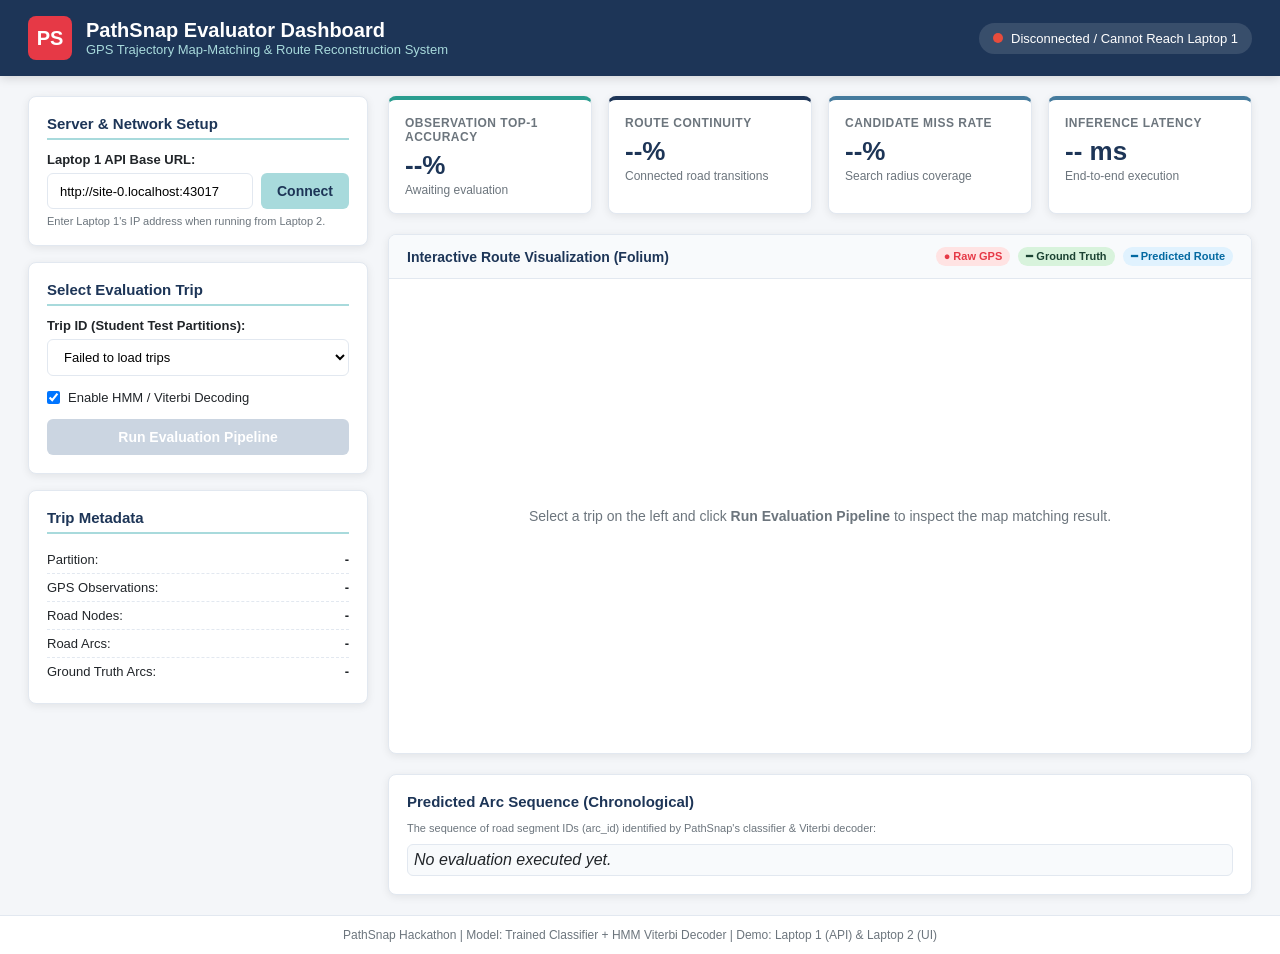
==== ui/index.html @ 6e2d9ff9 "feat(api-ui): integrate FastAPI inference server, Folium map visualizer, and dual-laptop evaluator d" ====
<!DOCTYPE html>
<html lang="en">
<head>
  <meta charset="UTF-8">
  <meta name="viewport" content="width=device-width, initial-scale=1.0">
  <title>PathSnap - GPS Map Matching Evaluator Interface</title>
  <link rel="stylesheet" href="styles.css">
</head>
<body>
  <header class="app-header">
    <div class="header-left">
      <div class="logo-badge">PS</div>
      <div>
        <h1>PathSnap Evaluator Dashboard</h1>
        <p class="subtitle">GPS Trajectory Map-Matching & Route Reconstruction System</p>
      </div>
    </div>
    <div class="header-right">
      <div class="connection-pill" id="conn-pill">
        <span class="status-dot disconnected" id="status-dot"></span>
        <span id="conn-text">Connecting to API...</span>
      </div>
    </div>
  </header>

  <main class="main-container">
    <!-- Sidebar Controls -->
    <aside class="sidebar">
      <div class="card">
        <h3>Server & Network Setup</h3>
        <label for="api-url">Laptop 1 API Base URL:</label>
        <div class="input-group">
          <input type="text" id="api-url" value="" placeholder="http://192.168.1.100:8000">
          <button id="btn-reconnect" class="btn btn-secondary">Connect</button>
        </div>
        <small class="hint">Enter Laptop 1's IP address when running from Laptop 2.</small>
      </div>

      <div class="card">
        <h3>Select Evaluation Trip</h3>
        <label for="trip-select">Trip ID (Student Test Partitions):</label>
        <select id="trip-select">
          <option value="" disabled selected>Loading trips...</option>
        </select>

        <div class="checkbox-group">
          <label>
            <input type="checkbox" id="chk-viterbi" checked>
            Enable HMM / Viterbi Decoding
          </label>
        </div>

        <button id="btn-evaluate" class="btn btn-primary" disabled>
          <span class="btn-text">Run Evaluation Pipeline</span>
          <span class="spinner hidden" id="eval-spinner"></span>
        </button>
      </div>

      <div class="card" id="trip-details-card">
        <h3>Trip Metadata</h3>
        <div class="meta-row"><span>Partition:</span><strong id="meta-partition">-</strong></div>
        <div class="meta-row"><span>GPS Observations:</span><strong id="meta-points">-</strong></div>
        <div class="meta-row"><span>Road Nodes:</span><strong id="meta-nodes">-</strong></div>
        <div class="meta-row"><span>Road Arcs:</span><strong id="meta-arcs">-</strong></div>
        <div class="meta-row"><span>Ground Truth Arcs:</span><strong id="meta-route">-</strong></div>
      </div>
    </aside>

    <!-- Main Content Area -->
    <section class="content-pane">
      <!-- Metrics Scorecard Banner -->
      <div class="metrics-grid">
        <div class="metric-card" id="card-acc">
          <div class="metric-label">Observation Top-1 Accuracy</div>
          <div class="metric-value" id="val-accuracy">--%</div>
          <div class="metric-sub" id="sub-accuracy">Awaiting evaluation</div>
        </div>
        <div class="metric-card" id="card-cont">
          <div class="metric-label">Route Continuity</div>
          <div class="metric-value" id="val-continuity">--%</div>
          <div class="metric-sub">Connected road transitions</div>
        </div>
        <div class="metric-card">
          <div class="metric-label">Candidate Miss Rate</div>
          <div class="metric-value" id="val-missrate">--%</div>
          <div class="metric-sub">Search radius coverage</div>
        </div>
        <div class="metric-card">
          <div class="metric-label">Inference Latency</div>
          <div class="metric-value" id="val-latency">-- ms</div>
          <div class="metric-sub">End-to-end execution</div>
        </div>
      </div>

      <!-- Interactive Map Frame -->
      <div class="map-container">
        <div class="map-header">
          <div class="map-title" id="map-heading">Interactive Route Visualization (Folium)</div>
          <div class="map-legend-pills">
            <span class="pill pill-gps">● Raw GPS</span>
            <span class="pill pill-gt">━ Ground Truth</span>
            <span class="pill pill-pred">━ Predicted Route</span>
          </div>
        </div>
        <div class="map-wrapper">
          <div class="map-placeholder" id="map-placeholder">
            <p>Select a trip on the left and click <strong>Run Evaluation Pipeline</strong> to inspect the map matching result.</p>
          </div>
          <iframe id="map-frame" class="hidden" title="Folium Map"></iframe>
        </div>
      </div>

      <!-- Predicted Route Sequence Drawer -->
      <div class="card sequence-card">
        <h3>Predicted Arc Sequence (Chronological)</h3>
        <p class="hint">The sequence of road segment IDs (arc_id) identified by PathSnap's classifier & Viterbi decoder:</p>
        <div class="route-tags" id="route-tags">
          <em>No evaluation executed yet.</em>
        </div>
      </div>
    </section>
  </main>

  <footer class="app-footer">
    <span>PathSnap Hackathon | Model: Trained Classifier + HMM Viterbi Decoder | Demo: Laptop 1 (API) & Laptop 2 (UI)</span>
  </footer>

  <script src="app.js"></script>
</body>
</html>
---- ui/styles.css ----
:root {
  --primary: #1d3557;
  --primary-light: #457b9d;
  --secondary: #a8dadc;
  --accent: #e63946;
  --success: #2a9d8f;
  --bg-main: #f4f6f9;
  --card-bg: #ffffff;
  --text-dark: #212529;
  --text-muted: #6c757d;
  --border-color: #e2e8f0;
  --radius: 8px;
  --shadow: 0 2px 8px rgba(0, 0, 0, 0.08);
}

* {
  box-sizing: border-box;
  margin: 0;
  padding: 0;
}

body {
  font-family: -apple-system, BlinkMacSystemFont, "Segoe UI", Roboto, Helvetica, Arial, sans-serif;
  background-color: var(--bg-main);
  color: var(--text-dark);
  min-height: 100vh;
  display: flex;
  flex-direction: column;
}

/* Header */
.app-header {
  background: var(--primary);
  color: #fff;
  padding: 16px 28px;
  display: flex;
  justify-content: space-between;
  align-items: center;
  box-shadow: 0 2px 10px rgba(0, 0, 0, 0.15);
}

.header-left {
  display: flex;
  align-items: center;
  gap: 14px;
}

.logo-badge {
  background: var(--accent);
  color: #fff;
  font-weight: 800;
  font-size: 20px;
  width: 44px;
  height: 44px;
  display: flex;
  align-items: center;
  justify-content: center;
  border-radius: 8px;
}

.app-header h1 {
  font-size: 20px;
  font-weight: 700;
}

.subtitle {
  font-size: 13px;
  color: var(--secondary);
}

.connection-pill {
  background: rgba(255, 255, 255, 0.12);
  padding: 8px 14px;
  border-radius: 20px;
  display: flex;
  align-items: center;
  gap: 8px;
  font-size: 13px;
}

.status-dot {
  width: 10px;
  height: 10px;
  border-radius: 50%;
  background: #ffc107;
}

.status-dot.connected {
  background: #2ecc71;
  box-shadow: 0 0 8px #2ecc71;
}

.status-dot.disconnected {
  background: #e74c3c;
}

/* Layout */
.main-container {
  display: grid;
  grid-template-columns: 340px 1fr;
  gap: 20px;
  padding: 20px 28px;
  flex: 1;
}

/* Sidebar */
.sidebar {
  display: flex;
  flex-direction: column;
  gap: 16px;
}

.card {
  background: var(--card-bg);
  border-radius: var(--radius);
  border: 1px solid var(--border-color);
  padding: 18px;
  box-shadow: var(--shadow);
}

.card h3 {
  font-size: 15px;
  margin-bottom: 12px;
  color: var(--primary);
  border-bottom: 2px solid var(--secondary);
  padding-bottom: 6px;
}

label {
  display: block;
  font-size: 13px;
  font-weight: 600;
  margin-bottom: 6px;
  color: var(--text-dark);
}

input[type="text"], select {
  width: 100%;
  padding: 9px 12px;
  border-radius: 6px;
  border: 1px solid var(--border-color);
  font-size: 13px;
  background: #fff;
  outline: none;
  transition: border-color 0.2s;
}

input[type="text"]:focus, select:focus {
  border-color: var(--primary-light);
}

.input-group {
  display: flex;
  gap: 8px;
}

.input-group input {
  flex: 1;
}

.hint {
  display: block;
  font-size: 11px;
  color: var(--text-muted);
  margin-top: 6px;
}

.checkbox-group {
  margin: 14px 0;
  font-size: 13px;
}

.checkbox-group label {
  display: flex;
  align-items: center;
  gap: 8px;
  cursor: pointer;
  font-weight: 500;
}

/* Buttons */
.btn {
  display: inline-flex;
  align-items: center;
  justify-content: center;
  padding: 10px 16px;
  font-size: 14px;
  font-weight: 600;
  border-radius: 6px;
  border: none;
  cursor: pointer;
  transition: all 0.2s;
}

.btn-primary {
  width: 100%;
  background: var(--primary);
  color: #fff;
}

.btn-primary:hover:not(:disabled) {
  background: var(--primary-light);
}

.btn-primary:disabled {
  background: #cbd5e1;
  cursor: not-allowed;
}

.btn-secondary {
  background: var(--secondary);
  color: var(--primary);
}

.btn-secondary:hover {
  background: #90c8cb;
}

.meta-row {
  display: flex;
  justify-content: space-between;
  font-size: 13px;
  padding: 6px 0;
  border-bottom: 1px dashed var(--border-color);
}

.meta-row:last-child {
  border-bottom: none;
}

/* Metrics Grid */
.content-pane {
  display: flex;
  flex-direction: column;
  gap: 20px;
}

.metrics-grid {
  display: grid;
  grid-template-columns: repeat(4, 1fr);
  gap: 16px;
}

.metric-card {
  background: var(--card-bg);
  border-radius: var(--radius);
  border: 1px solid var(--border-color);
  padding: 16px;
  box-shadow: var(--shadow);
  border-top: 4px solid var(--primary-light);
}

.metric-card#card-acc {
  border-top-color: var(--success);
}

.metric-card#card-cont {
  border-top-color: var(--primary);
}

.metric-label {
  font-size: 12px;
  text-transform: uppercase;
  color: var(--text-muted);
  font-weight: 700;
  letter-spacing: 0.5px;
}

.metric-value {
  font-size: 26px;
  font-weight: 800;
  color: var(--primary);
  margin: 6px 0 2px 0;
}

.metric-sub {
  font-size: 12px;
  color: var(--text-muted);
}

/* Map Frame */
.map-container {
  background: var(--card-bg);
  border-radius: var(--radius);
  border: 1px solid var(--border-color);
  box-shadow: var(--shadow);
  display: flex;
  flex-direction: column;
  overflow: hidden;
  height: 520px;
}

.map-header {
  padding: 12px 18px;
  background: #f8fafc;
  border-bottom: 1px solid var(--border-color);
  display: flex;
  justify-content: space-between;
  align-items: center;
}

.map-title {
  font-weight: 700;
  font-size: 14px;
  color: var(--primary);
}

.map-legend-pills {
  display: flex;
  gap: 8px;
}

.pill {
  padding: 3px 8px;
  border-radius: 12px;
  font-size: 11px;
  font-weight: 600;
}

.pill-gps {
  background: #ffe3e3;
  color: var(--accent);
}

.pill-gt {
  background: #d8f3dc;
  color: #1b4332;
}

.pill-pred {
  background: #e0f2fe;
  color: #0369a1;
}

.map-wrapper {
  flex: 1;
  position: relative;
}

.map-placeholder {
  position: absolute;
  inset: 0;
  display: flex;
  align-items: center;
  justify-content: center;
  color: var(--text-muted);
  text-align: center;
  padding: 20px;
  font-size: 14px;
}

iframe#map-frame {
  width: 100%;
  height: 100%;
  border: none;
}

/* Route Sequence */
.sequence-card h3 {
  border-bottom: none;
  margin-bottom: 4px;
}

.route-tags {
  display: flex;
  flex-wrap: wrap;
  gap: 6px;
  margin-top: 10px;
  max-height: 110px;
  overflow-y: auto;
  padding: 6px;
  background: #f8fafc;
  border-radius: 6px;
  border: 1px solid var(--border-color);
}

.arc-badge {
  background: var(--primary);
  color: #fff;
  padding: 4px 8px;
  border-radius: 4px;
  font-size: 11px;
  font-family: monospace;
}

/* Spinner */
.spinner {
  width: 16px;
  height: 16px;
  border: 2px solid rgba(255, 255, 255, 0.4);
  border-top-color: #fff;
  border-radius: 50%;
  animation: spin 0.8s linear infinite;
  display: inline-block;
  margin-left: 8px;
}

@keyframes spin {
  to { transform: rotate(360deg); }
}

.hidden {
  display: none !important;
}

/* Footer */
.app-footer {
  padding: 12px 28px;
  background: #ffffff;
  border-top: 1px solid var(--border-color);
  font-size: 12px;
  color: var(--text-muted);
  text-align: center;
}
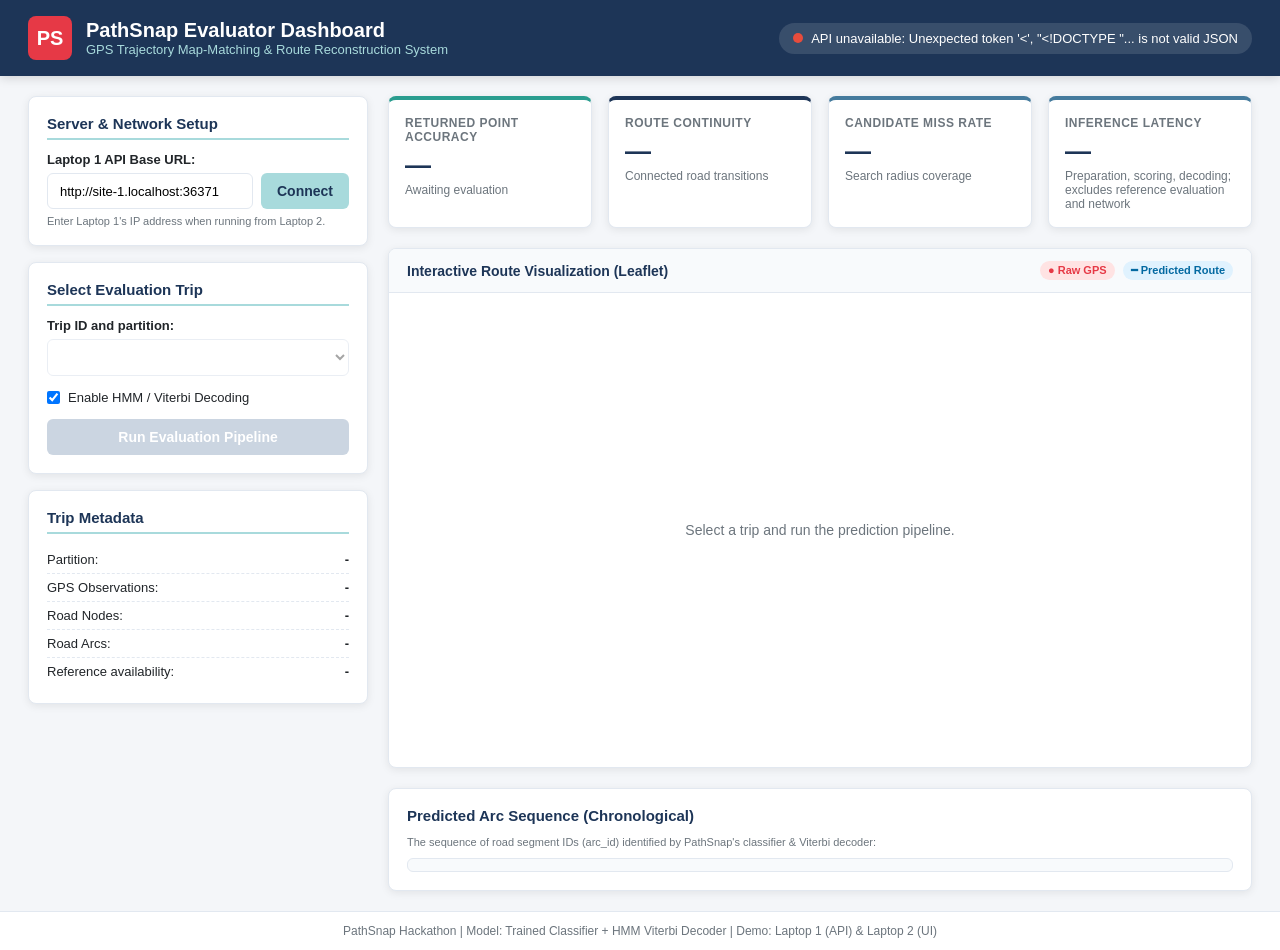
==== commit 7385b828: "feat: deliver verified route matching and two-laptop demo Integrate validated model loading, graph-a" ====
--- a/ui/index.html
+++ b/ui/index.html
@@ -38,7 +38,7 @@
 
       <div class="card">
         <h3>Select Evaluation Trip</h3>
-        <label for="trip-select">Trip ID (Student Test Partitions):</label>
+        <label for="trip-select">Trip ID and partition:</label>
         <select id="trip-select">
           <option value="" disabled selected>Loading trips...</option>
         </select>
@@ -62,7 +62,7 @@
         <div class="meta-row"><span>GPS Observations:</span><strong id="meta-points">-</strong></div>
         <div class="meta-row"><span>Road Nodes:</span><strong id="meta-nodes">-</strong></div>
         <div class="meta-row"><span>Road Arcs:</span><strong id="meta-arcs">-</strong></div>
-        <div class="meta-row"><span>Ground Truth Arcs:</span><strong id="meta-route">-</strong></div>
+        <div class="meta-row"><span>Reference availability:</span><strong id="meta-route">-</strong></div>
       </div>
     </aside>
 
@@ -71,7 +71,7 @@
       <!-- Metrics Scorecard Banner -->
       <div class="metrics-grid">
         <div class="metric-card" id="card-acc">
-          <div class="metric-label">Observation Top-1 Accuracy</div>
+          <div class="metric-label">Returned Point Accuracy</div>
           <div class="metric-value" id="val-accuracy">--%</div>
           <div class="metric-sub" id="sub-accuracy">Awaiting evaluation</div>
         </div>
@@ -88,17 +88,16 @@
         <div class="metric-card">
           <div class="metric-label">Inference Latency</div>
           <div class="metric-value" id="val-latency">-- ms</div>
-          <div class="metric-sub">End-to-end execution</div>
+          <div class="metric-sub">Preparation, scoring, decoding; excludes reference evaluation and network</div>
         </div>
       </div>
 
       <!-- Interactive Map Frame -->
       <div class="map-container">
         <div class="map-header">
-          <div class="map-title" id="map-heading">Interactive Route Visualization (Folium)</div>
+          <div class="map-title" id="map-heading">Interactive Route Visualization (Leaflet)</div>
           <div class="map-legend-pills">
             <span class="pill pill-gps">● Raw GPS</span>
-            <span class="pill pill-gt">━ Ground Truth</span>
             <span class="pill pill-pred">━ Predicted Route</span>
           </div>
         </div>
@@ -106,7 +105,7 @@
           <div class="map-placeholder" id="map-placeholder">
             <p>Select a trip on the left and click <strong>Run Evaluation Pipeline</strong> to inspect the map matching result.</p>
           </div>
-          <iframe id="map-frame" class="hidden" title="Folium Map"></iframe>
+          <iframe id="map-frame" class="hidden" title="Leaflet Map"></iframe>
         </div>
       </div>
 
--- a/ui/styles.css
+++ b/ui/styles.css
@@ -412,3 +412,23 @@
   color: var(--text-muted);
   text-align: center;
 }
+
+/* Laptop and phone clients use the same API; keep controls usable on narrow screens. */
+.sidebar, .content-pane, .card, .map-container { min-width: 0; }
+@media (max-width: 900px) {
+  .main-container { grid-template-columns: minmax(0, 1fr); padding: 16px; gap: 16px; }
+  .app-header, .header-left, .header-right, .input-group, .map-header { flex-wrap: wrap; }
+  .app-header { padding: 16px; gap: 12px; }
+  .metrics-grid { grid-template-columns: repeat(2, minmax(0, 1fr)); }
+  .map-wrapper { min-width: 0; }
+  #map-frame { width: 100%; }
+  .connection-pill { max-width: 100%; white-space: normal; overflow-wrap: anywhere; }
+  .input-group input { min-width: 0; width: 100%; }
+}
+@media (max-width: 420px) {
+  .main-container { padding: 10px; }
+  .card { padding: 14px; }
+  .metrics-grid { gap: 8px; }
+  .metric-value { font-size: 1.6rem; }
+  .meta-row { gap: 8px; overflow-wrap: anywhere; }
+}
